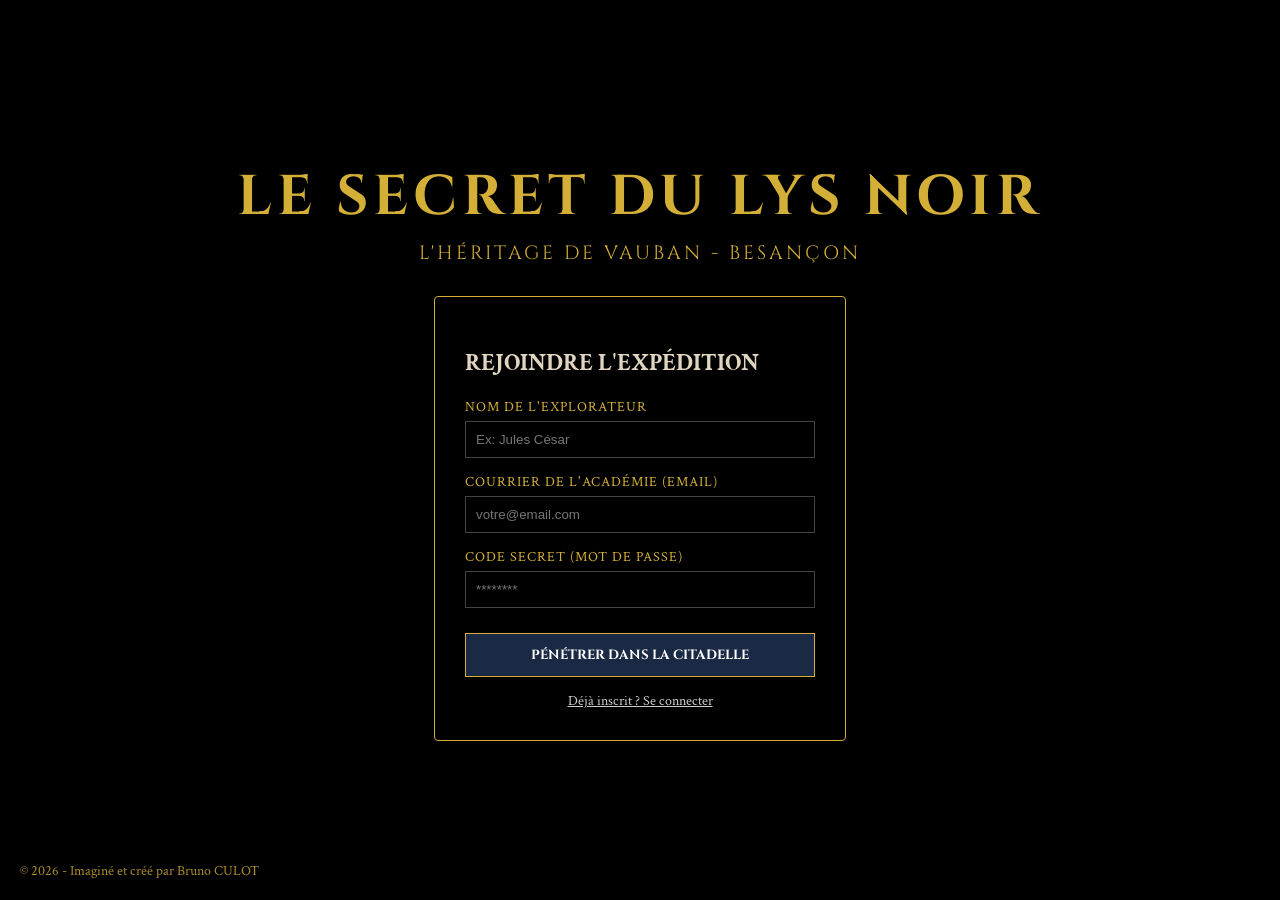
==== index.html @ 9a002091 "Add files via upload" ====
<!DOCTYPE html>
<html lang="fr">
<head>
    <meta charset="UTF-8">
    <meta name="viewport" content="width=device-width, initial-scale=1.0">
    <title>Le Secret du Lys Noir - Accueil</title>
    <link href="https://fonts.googleapis.com/css2?family=Cinzel:wght@400;700&family=Crimson+Text:ital,wght@0,400;0,700;1,400&display=swap" rel="stylesheet">
    <link rel="stylesheet" href="css/style.css">
</head>
<body>
    <div class="bg-accueil"></div>
    <div class="bg-overlay"></div>

    <!-- MODALE PARCHEMIN -->
    <div id="custom-modal" class="modal-overlay">
        <div class="modal-content">
            <div style="display: flex; align-items: center; gap: 20px; width: 100%;">
                <img id="modal-illustration" src="" style="display:none; max-width: 150px; border: 1px solid #3d2b1f; filter: sepia(0.5);">
                <div id="modal-text" style="flex: 1;"></div>
            </div>
            <div id="modal-input-area" style="display:none; margin-top:20px;">
                <input type="text" id="modal-input-field" placeholder="Votre réponse...">
            </div>
            <button id="modal-btn" class="btn-modal">Continuer</button>
        </div>
    </div>

    <div class="container">
        <div class="header-titles">
            <h1>LE SECRET DU LYS NOIR</h1>
            <div class="subtitle">L'HÉRITAGE DE VAUBAN - BESANÇON</div>
        </div>

        <div class="auth-card">
            <h2 id="form-title">REJOINDRE L'EXPÉDITION</h2>
            
            <div id="group-pseudo" class="input-group">
                <label>Nom de l'explorateur</label>
                <input type="text" id="pseudo" placeholder="Ex: Jules César">
            </div>
            
            <div class="input-group">
                <label>Courrier de l'Académie (Email)</label>
                <input type="email" id="email" placeholder="votre@email.com">
            </div>

            <div class="input-group">
                <label>Code secret (Mot de passe)</label>
                <input type="password" id="password" placeholder="********">
            </div>

            <button class="btn-main" id="submit-auth">PÉNÉTRER DANS LA CITADELLE</button>
            <div class="toggle-auth" id="toggle-link">Déjà inscrit ? Se connecter</div>
        </div>
    </div>
    
    <!-- COPYRIGHT EN BAS À GAUCHE -->
    <div class="credits">© 2026 - Imaginé et créé par Bruno CULOT</div>

    <script type="module" src="js/auth.js"></script>
</body>
</html>
---- css/style.css ----
:root {
    --gold: #d4af37;
    --royal-blue: #1a2a44;
    --stone: #e0d5c0;
    --ink: #3d2b1f;
    --glass: rgba(0, 0, 0, 0.4); /* Rendu plus transparent pour la carte */
}

body, html {
    margin: 0; padding: 0; height: 100%;
    font-family: 'Crimson Text', serif;
    background-color: #000; color: var(--stone);
    overflow: hidden;
}

.bg-accueil {
    position: fixed; top: 0; left: 0; width: 100vw; height: 100vh;
    background-image: url('../assets/images/bg_accueil.webp');
    background-size: cover; background-position: center; z-index: 1;
}

/* Filtre noir adouci pour mieux voir l'image de fond */
.bg-overlay {
    position: fixed; top: 0; left: 0; width: 100vw; height: 100vh;
    background: radial-gradient(circle, rgba(0,0,0,0.1) 0%, rgba(0,0,0,0.6) 100%);
    z-index: 2;
}

.container {
    position: relative; z-index: 10;
    display: flex; flex-direction: column; align-items: center;
    justify-content: center; height: 100vh;
}

h1 {
    font-family: 'Cinzel', serif; font-size: 3.5rem; color: var(--gold);
    margin: 0; letter-spacing: 5px; text-align: center;
    text-shadow: 2px 2px 15px rgba(0,0,0,1);
}

.subtitle {
    font-family: 'Cinzel', serif; font-size: 1.2rem; color: var(--gold);
    letter-spacing: 3px; text-align: center; margin-top: 5px;
    text-shadow: 1px 1px 5px rgba(0,0,0,1);
}

.auth-card {
    background: var(--glass); padding: 30px; border: 1px solid var(--gold);
    border-radius: 4px; width: 350px; margin-top: 30px;
    backdrop-filter: blur(5px); box-shadow: 0 0 40px rgba(0,0,0,0.8);
}

.input-group { margin-bottom: 15px; }
label { display: block; margin-bottom: 5px; font-size: 0.85rem; color: var(--gold); text-transform: uppercase; letter-spacing: 1px; }
input { width: 100%; padding: 10px; background: rgba(0,0,0,0.5); border: 1px solid #444; color: white; box-sizing: border-box; }

.btn-main {
    width: 100%; padding: 12px; background: var(--royal-blue); color: white;
    border: 1px solid var(--gold); font-family: 'Cinzel', serif;
    cursor: pointer; transition: 0.3s; margin-top: 10px; font-weight: bold;
}
.btn-main:hover { background: #2a3a54; box-shadow: 0 0 15px var(--gold); }

.toggle-auth { margin-top: 15px; font-size: 0.85rem; color: #ccc; cursor: pointer; text-align: center; text-decoration: underline; }

/* COPYRIGHT BAS GAUCHE */
.credits {
    position: fixed;
    bottom: 20px;
    left: 20px;
    color: var(--gold);
    font-size: 0.85rem;
    z-index: 100;
    opacity: 0.8;
    font-family: 'Crimson Text', serif;
}

/* MODALES PARCHEMIN */
.modal-overlay {
    position: fixed; top: 0; left: 0; width: 100%; height: 100%;
    background: rgba(0,0,0,0.85); display: none; z-index: 1000;
    justify-content: center; align-items: center;
}

.modal-content {
    background: #f4e4bc;
    border: 2px solid #8b5a2b;
    width: 90%; max-width: 500px; padding: 40px;
    box-shadow: 0 0 50px rgba(0,0,0,1);
    text-align: center; color: var(--ink);
}

.btn-modal {
    margin-top: 20px; background: var(--ink); color: #f4e4bc; 
    border: none; padding: 10px 25px; cursor: pointer; font-family: 'Cinzel';
}

/* MODALE OBJET TROUVÉ (Sombre et Or) */
.item-modal-content {
    background: linear-gradient(145deg, #1a1a1a, #000);
    border: 3px solid var(--gold);
    width: 90%;
    max-width: 700px;
    display: flex;
    flex-direction: row;
    padding: 0;
    overflow: hidden;
    box-shadow: 0 0 100px rgba(0, 0, 0, 1);
    animation: modalFadeIn 0.5s ease-out;
}

.item-modal-left {
    flex: 1;
    display: flex;
    align-items: center;
    justify-content: center;
    padding: 30px;
    background: rgba(255,255,255,0.05);
    border-right: 1px solid rgba(212, 175, 55, 0.3);
}

.item-modal-left img {
    max-width: 100%;
    max-height: 200px;
    filter: drop-shadow(0 0 15px var(--gold));
}

.item-modal-right {
    flex: 1.5;
    padding: 40px;
    text-align: left;
    display: flex;
    flex-direction: column;
    justify-content: center;
}

@keyframes modalFadeIn {
    from { opacity: 0; transform: scale(0.8); }
    to { opacity: 1; transform: scale(1); }
}

/* Adaptation mobile pour la modale d'objet */
@media (max-width: 600px) {
    .item-modal-content { flex-direction: column; }
    .item-modal-left { border-right: none; border-bottom: 1px solid var(--gold); }
}

/* --- ZONE DE JEU (GAME UI) --- */

#scene-container {
    position: relative;
    width: 100vw;
    height: 100vh;
    background-size: cover;
    background-position: center;
    display: flex;
    flex-direction: column;
    justify-content: flex-end;
}

#ui-panel {
    background: linear-gradient(to bottom, rgba(0,0,0,0.6), rgba(0,0,0,0.3));
    background-color: rgba(0, 0, 0, 0.45); /* Transparence demandée */
    backdrop-filter: blur(3px);             /* Netteté demandée */
    -webkit-backdrop-filter: blur(3px);
    border-top: 2px solid var(--gold);
    padding: 25px 50px;
    min-height: 160px;
    text-align: center;
    z-index: 10;
}

#description-text {
    font-size: 1.2rem;
    line-height: 1.5;
    margin-bottom: 20px;
    font-style: italic;
    text-shadow: 1px 1px 3px rgba(0,0,0,0.8); /* Aide à la lecture sur fond transparent */
}

#choices-grid {
    display: flex;
    justify-content: center;
    gap: 15px;
    flex-wrap: wrap;
}

#inventory-panel {
    margin-top: 15px;
    font-size: 0.8rem;
    color: var(--gold);
    font-family: 'Cinzel';
    border-top: 1px solid rgba(212,175,55,0.3);
    padding-top: 10px;
}

/* --- AJOUTEZ CECI DANS STYLE.CSS --- */

#top-bar {
    position: absolute;
    top: 0;
    width: 100%;
    background: linear-gradient(to bottom, rgba(0,0,0,0.9), transparent);
    padding: 15px 25px;
    display: flex;
    justify-content: space-between;
    align-items: center;
    box-sizing: border-box;
    z-index: 100;
}

#player-name {
    font-family: 'Cinzel', serif;
    color: var(--gold);
    letter-spacing: 2px;
}

#rotate-device {
    display: none;
    position: fixed;
    top: 0; left: 0; width: 100%; height: 100%;
    background: #000; color: var(--gold);
    z-index: 9999;
    text-align: center;
    justify-content: center; align-items: center;
    font-family: 'Cinzel', serif;
}

/* Style de l'image d'indice dans la modale */
#modal-illustration {
    transition: transform 0.3s ease; /* Animation fluide de 0.3 secondes */
    cursor: zoom-in;               /* Curseur loupe */
    position: relative;
    z-index: 1;
    /* L'image s'agrandit à partir du bord gauche */
    transform-origin: left center; 
    border: 1px solid #3d2b1f;     /* Ton style actuel */
}

/* Effet au survol de la souris */
#modal-illustration:hover {
    transform: scale(3.5);         /* Facteur d'agrandissement (ajustable) */
    z-index: 100;                  /* Passe au-dessus du texte */
    box-shadow: 10px 10px 25px rgba(0,0,0,0.6); /* Ombre portée pour le relief */
}
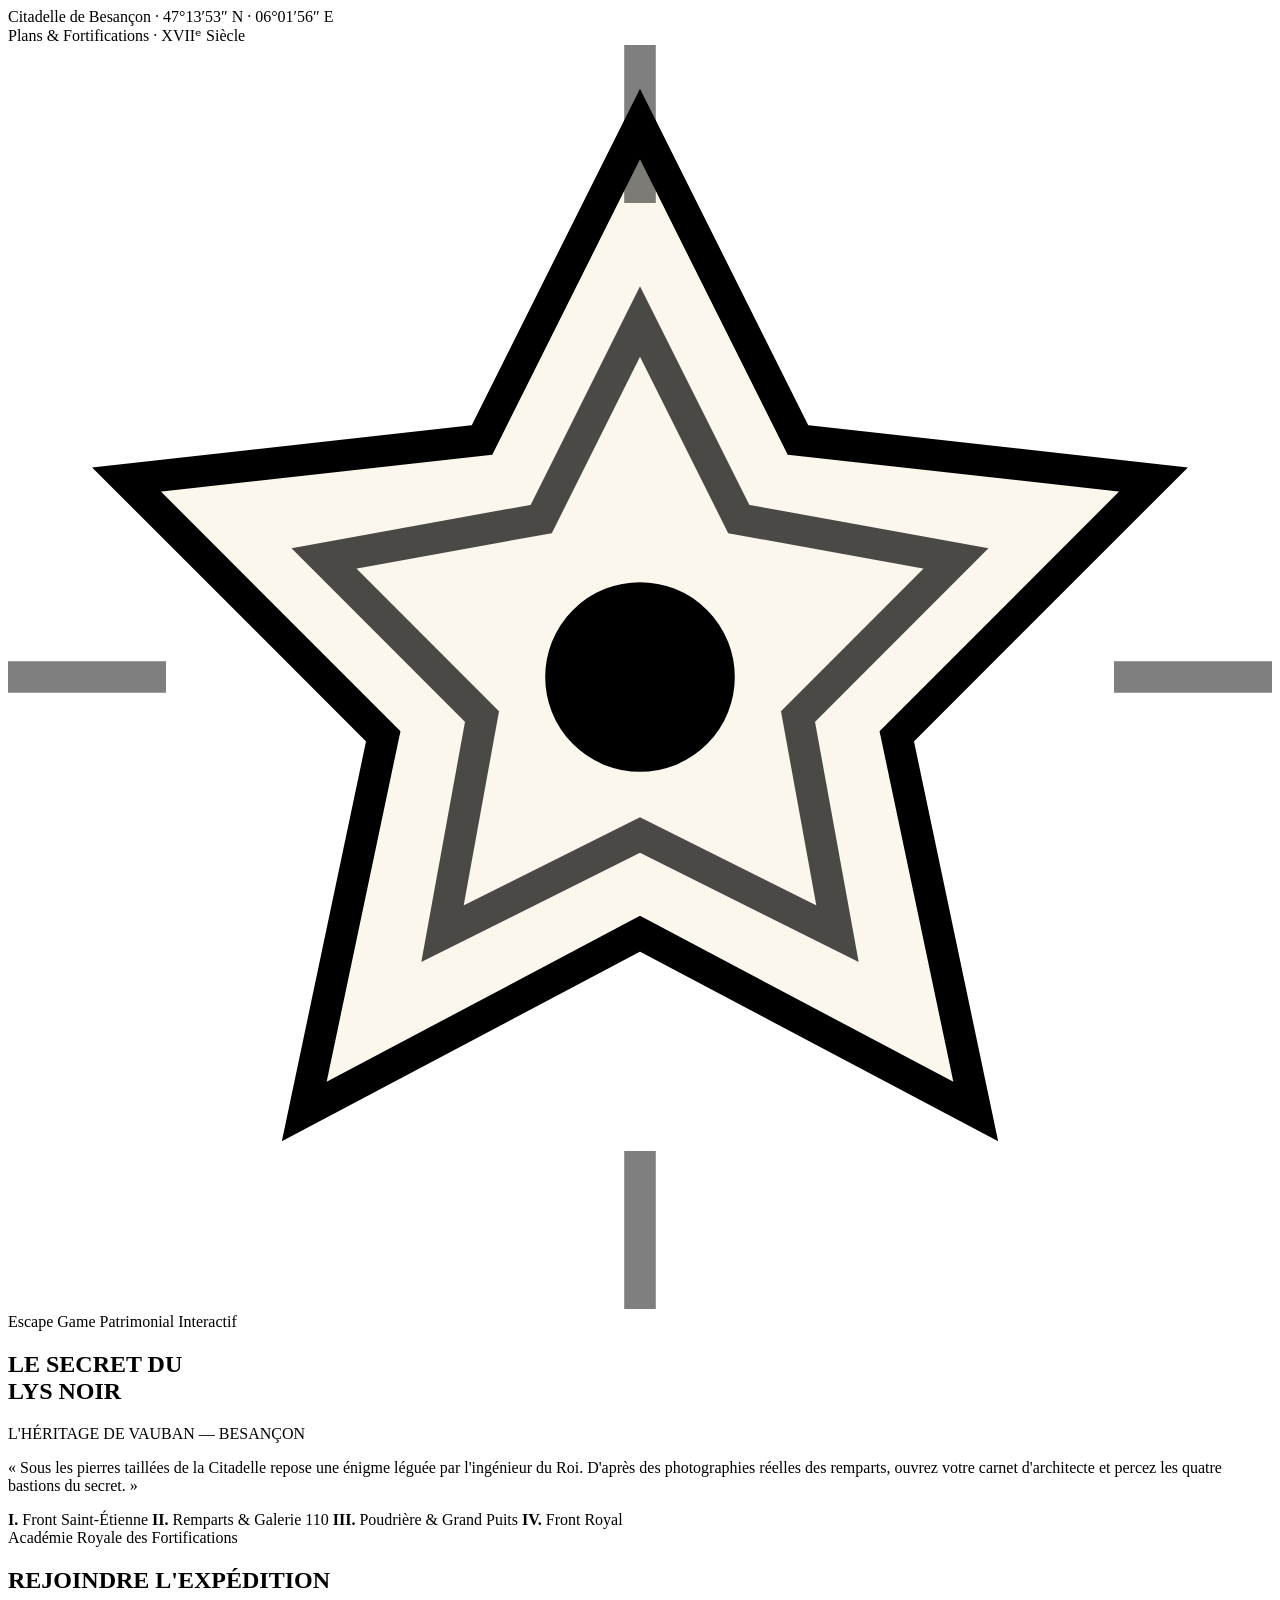
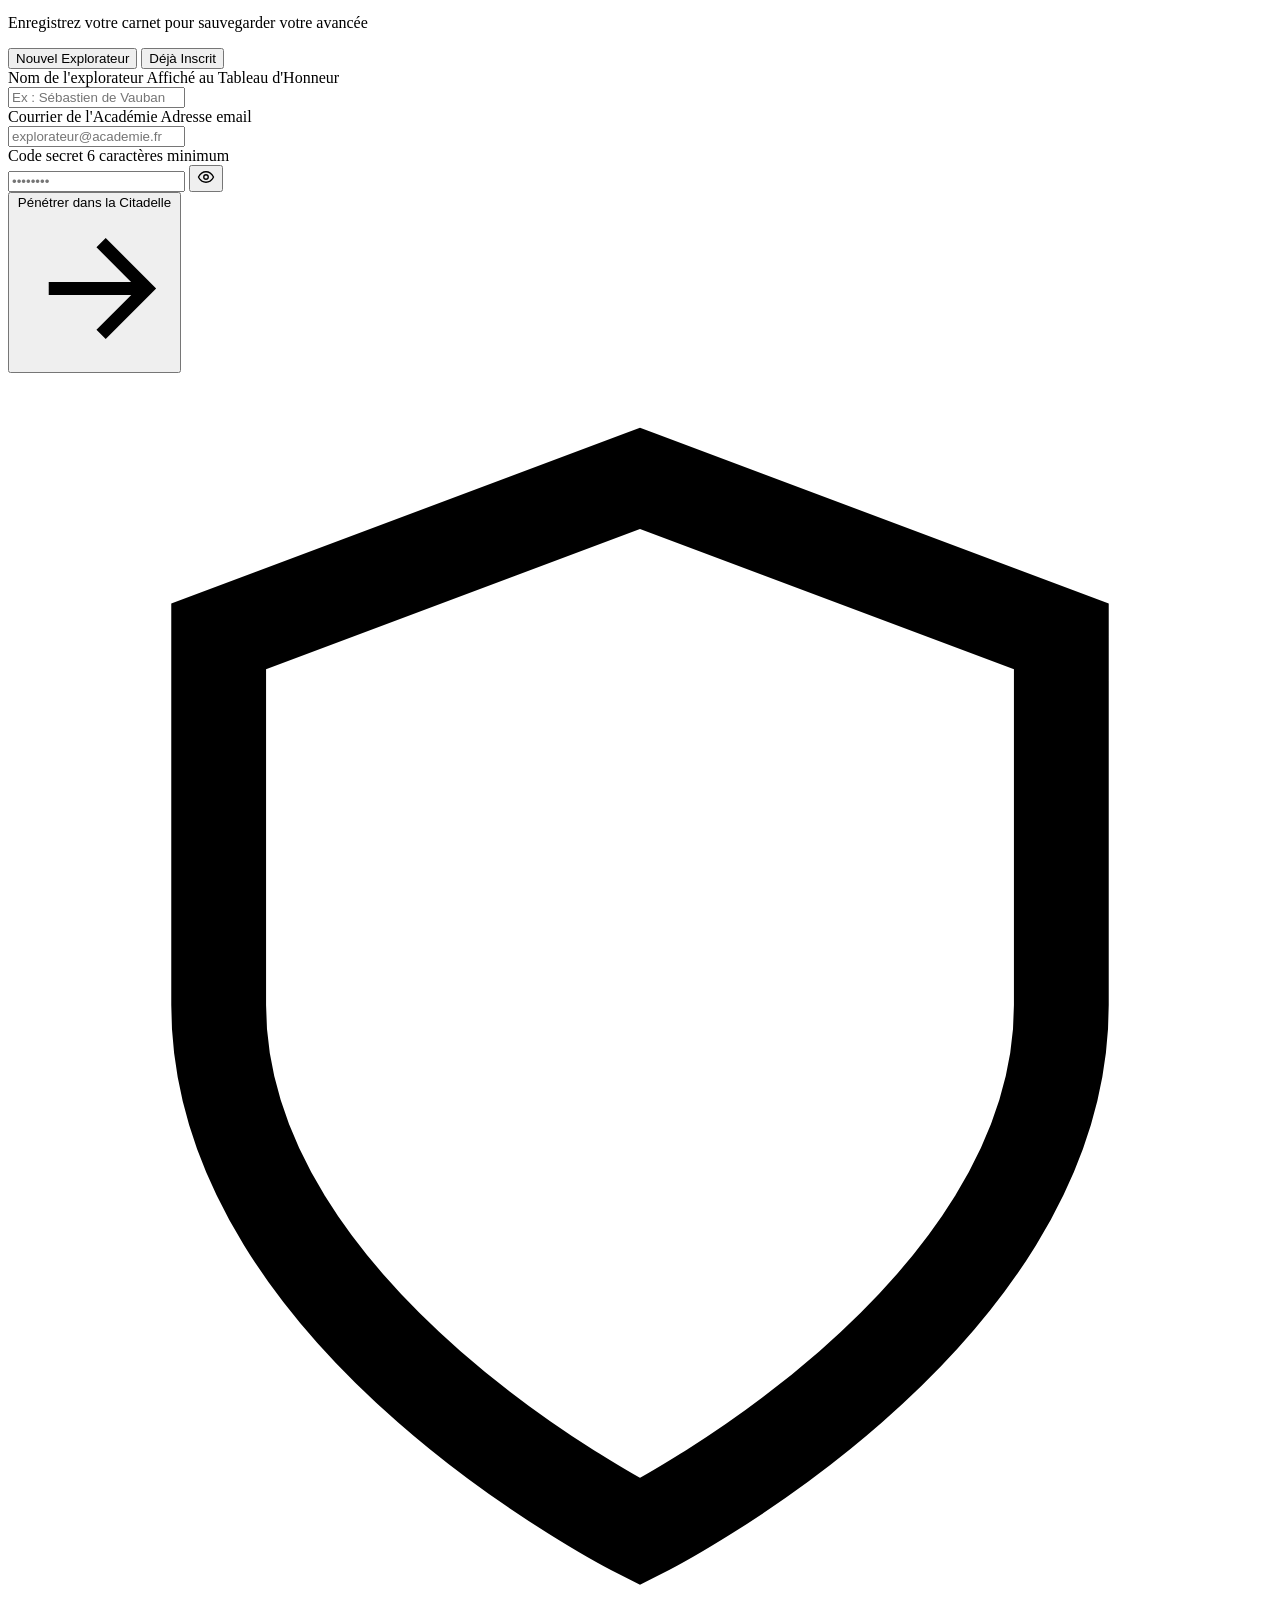
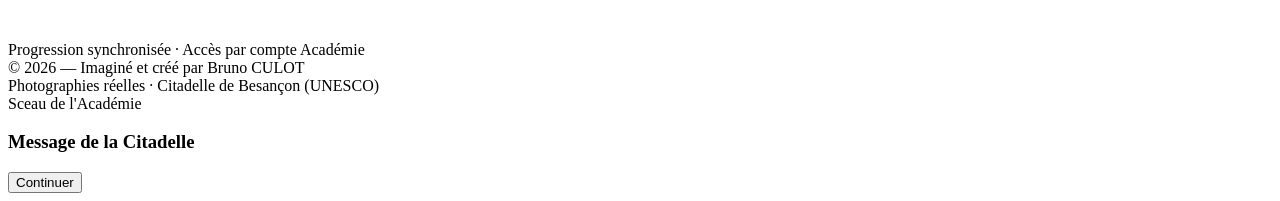
==== commit f438130c: "Add files via upload" ====
--- a/index.html
+++ b/index.html
@@ -1,62 +1,169 @@
 <!DOCTYPE html>
 <html lang="fr">
 <head>
-    <meta charset="UTF-8">
-    <meta name="viewport" content="width=device-width, initial-scale=1.0">
-    <title>Le Secret du Lys Noir - Accueil</title>
-    <link href="https://fonts.googleapis.com/css2?family=Cinzel:wght@400;700&family=Crimson+Text:ital,wght@0,400;0,700;1,400&display=swap" rel="stylesheet">
-    <link rel="stylesheet" href="css/style.css">
+  <meta charset="UTF-8" />
+  <meta name="viewport" content="width=device-width, initial-scale=1.0" />
+  <title>Le Secret du Lys Noir — L'Héritage de Vauban</title>
+  <link rel="icon" href="favicon.ico" />
+  <link rel="preconnect" href="https://fonts.googleapis.com" />
+  <link rel="preconnect" href="https://fonts.gstatic.com" crossorigin />
+  <link href="https://fonts.googleapis.com/css2?family=Cinzel:wght@500;600;700&family=Cormorant+Garamond:ital,wght@0,400;0,600;1,400;1,600&family=DM+Sans:wght@400;500;600;700&display=swap" rel="stylesheet" />
+  <link rel="stylesheet" href="css/theme.css" />
+  <link rel="stylesheet" href="css/auth.css" />
 </head>
-<body>
-    <div class="bg-accueil"></div>
-    <div class="bg-overlay"></div>
+<body class="auth-page">
+  <div class="auth-bg-photo" aria-hidden="true"></div>
+  <div class="auth-bg-wash" aria-hidden="true"></div>
 
-    <!-- MODALE PARCHEMIN -->
-    <div id="custom-modal" class="modal-overlay">
-        <div class="modal-content">
-            <div style="display: flex; align-items: center; gap: 20px; width: 100%;">
-                <img id="modal-illustration" src="" style="display:none; max-width: 150px; border: 1px solid #3d2b1f; filter: sepia(0.5);">
-                <div id="modal-text" style="flex: 1;"></div>
-            </div>
-            <div id="modal-input-area" style="display:none; margin-top:20px;">
-                <input type="text" id="modal-input-field" placeholder="Votre réponse...">
-            </div>
-            <button id="modal-btn" class="btn-modal">Continuer</button>
-        </div>
-    </div>
+  <div class="auth-stage">
+    <!-- Bandeau cartographique supérieur -->
+    <header class="auth-topbar">
+      <div class="auth-coords">
+        <span class="dot"></span>
+        <span>Citadelle de Besançon · 47°13′53″ N · 06°01′56″ E</span>
+      </div>
+      <div class="auth-coords">
+        <span>Plans &amp; Fortifications · XVIIᵉ Siècle</span>
+      </div>
+    </header>
 
-    <div class="container">
-        <div class="header-titles">
-            <h1>LE SECRET DU LYS NOIR</h1>
-            <div class="subtitle">L'HÉRITAGE DE VAUBAN - BESANÇON</div>
+    <!-- Corps principal : Présentation & Carnet d'Accréditation -->
+    <main class="auth-main">
+      <section class="hero-editorial">
+        <div class="hero-emblem-row">
+          <!-- Emblème géométrique : Fortification en étoile de Vauban -->
+          <svg class="bastion-emblem" viewBox="0 0 64 64" fill="none" stroke="currentColor" stroke-width="1.6" aria-hidden="true">
+            <polygon points="32,4 40,20 58,22 45,35 49,54 32,45 15,54 19,35 6,22 24,20" fill="rgba(223,184,107,0.12)" />
+            <polygon points="32,14 37,24 48,26 40,34 42,45 32,40 22,45 24,34 16,26 27,24" stroke-opacity="0.7" />
+            <circle cx="32" cy="32" r="4" fill="currentColor" />
+            <line x1="32" y1="0" x2="32" y2="8" stroke-opacity="0.5" />
+            <line x1="32" y1="56" x2="32" y2="64" stroke-opacity="0.5" />
+            <line x1="0" y1="32" x2="8" y2="32" stroke-opacity="0.5" />
+            <line x1="56" y1="32" x2="64" y2="32" stroke-opacity="0.5" />
+          </svg>
+          <span class="hero-kicker">Escape Game Patrimonial Interactif</span>
         </div>
 
-        <div class="auth-card">
-            <h2 id="form-title">REJOINDRE L'EXPÉDITION</h2>
-            
-            <div id="group-pseudo" class="input-group">
-                <label>Nom de l'explorateur</label>
-                <input type="text" id="pseudo" placeholder="Ex: Jules César">
+        <h1 class="hero-title">LE SECRET DU<br />LYS NOIR</h1>
+        <p class="hero-subtitle">L'HÉRITAGE DE VAUBAN — BESANÇON</p>
+
+        <p class="hero-lead">
+          « Sous les pierres taillées de la Citadelle repose une énigme léguée par l'ingénieur du Roi.
+          D'après des photographies réelles des remparts, ouvrez votre carnet d'architecte et percez les quatre bastions du secret. »
+        </p>
+
+        <div class="hero-zones-preview" aria-label="Les 4 zones de l'expédition">
+          <span class="zone-pill"><strong>I.</strong> Front Saint-Étienne</span>
+          <span class="zone-pill"><strong>II.</strong> Remparts &amp; Galerie 110</span>
+          <span class="zone-pill"><strong>III.</strong> Poudrière &amp; Grand Puits</span>
+          <span class="zone-pill"><strong>IV.</strong> Front Royal</span>
+        </div>
+      </section>
+
+      <!-- Carte Parchemin d'Accréditation (Connexion obligatoire Firebase) -->
+      <section class="accreditation-card parchment-surface folio-frame" aria-labelledby="form-title">
+        <span class="card-corner tl" aria-hidden="true"></span>
+        <span class="card-corner tr" aria-hidden="true"></span>
+        <span class="card-corner bl" aria-hidden="true"></span>
+        <span class="card-corner br" aria-hidden="true"></span>
+
+        <div class="card-stamp-header">
+          <div class="folio-tag">Académie Royale des Fortifications</div>
+          <h2 id="form-title">REJOINDRE L'EXPÉDITION</h2>
+          <p id="form-subtitle">Enregistrez votre carnet pour sauvegarder votre avancée</p>
+        </div>
+
+        <div class="auth-tabs" role="tablist">
+          <button type="button" class="auth-tab is-active" id="tab-register" role="tab" aria-selected="true">
+            Nouvel Explorateur
+          </button>
+          <button type="button" class="auth-tab" id="tab-login" role="tab" aria-selected="false">
+            Déjà Inscrit
+          </button>
+        </div>
+
+        <form id="auth-form" novalidate>
+          <div id="group-pseudo" class="field-group">
+            <label for="pseudo">
+              <span>Nom de l'explorateur</span>
+              <span class="field-hint">Affiché au Tableau d'Honneur</span>
+            </label>
+            <div class="input-wrap">
+              <input type="text" id="pseudo" class="field-input" placeholder="Ex : Sébastien de Vauban" autocomplete="nickname" />
             </div>
-            
-            <div class="input-group">
-                <label>Courrier de l'Académie (Email)</label>
-                <input type="email" id="email" placeholder="votre@email.com">
+          </div>
+
+          <div class="field-group">
+            <label for="email">
+              <span>Courrier de l'Académie</span>
+              <span class="field-hint">Adresse email</span>
+            </label>
+            <div class="input-wrap">
+              <input type="email" id="email" class="field-input" placeholder="explorateur@academie.fr" autocomplete="email" required />
             </div>
+          </div>
 
-            <div class="input-group">
-                <label>Code secret (Mot de passe)</label>
-                <input type="password" id="password" placeholder="********">
+          <div class="field-group">
+            <label for="password">
+              <span>Code secret</span>
+              <span class="field-hint">6 caractères minimum</span>
+            </label>
+            <div class="input-wrap">
+              <input type="password" id="password" class="field-input has-toggle" placeholder="••••••••" autocomplete="current-password" required />
+              <button type="button" class="password-toggle" id="toggle-password" aria-label="Afficher ou masquer le mot de passe">
+                <svg viewBox="0 0 24 24" fill="none" stroke="currentColor" stroke-width="1.8" width="18" height="18">
+                  <path d="M2 12s3.5-7 10-7 10 7 10 7-3.5 7-10 7-10-7-10-7Z" />
+                  <circle cx="12" cy="12" r="3" />
+                </svg>
+              </button>
             </div>
+          </div>
 
-            <button class="btn-main" id="submit-auth">PÉNÉTRER DANS LA CITADELLE</button>
-            <div class="toggle-auth" id="toggle-link">Déjà inscrit ? Se connecter</div>
+          <div id="auth-feedback" class="auth-feedback" role="alert"></div>
+
+          <button type="submit" class="btn-royal submit-btn-full" id="submit-auth">
+            <span>Pénétrer dans la Citadelle</span>
+            <svg viewBox="0 0 24 24" fill="none" stroke="currentColor" stroke-width="2">
+              <path d="M5 12h14M13 5l7 7-7 7" />
+            </svg>
+          </button>
+        </form>
+
+        <div class="auth-footer-note">
+          <svg viewBox="0 0 24 24" fill="none" stroke="currentColor" stroke-width="1.8">
+            <path d="M12 22s8-4 8-10V5l-8-3-8 3v7c0 6 8 10 8 10Z" />
+          </svg>
+          <span>Progression synchronisée · Accès par compte Académie</span>
         </div>
+      </section>
+    </main>
+
+    <!-- Pied de page & crédits de l'auteur -->
+    <footer class="auth-bottombar">
+      <div class="auth-credits">© 2026 — Imaginé et créé par Bruno CULOT</div>
+      <div class="auth-badge-photo">Photographies réelles · Citadelle de Besançon (UNESCO)</div>
+    </footer>
+  </div>
+
+  <!-- Modale parchemin d'accueil -->
+  <div id="custom-modal" class="modal-backdrop" role="dialog" aria-modal="true" aria-labelledby="modal-title-text">
+    <div class="parchment-modal parchment-surface folio-frame">
+      <div class="modal-header-tag">
+        <span id="modal-kicker" class="folio-tag">Sceau de l'Académie</span>
+      </div>
+      <h3 class="modal-title" id="modal-title-text">Message de la Citadelle</h3>
+      <div class="modal-body-row stacked">
+        <div id="modal-thumb-wrap" class="modal-thumb-wrap" style="display:none;">
+          <img id="modal-illustration" src="" alt="Illustration d'archive" />
+        </div>
+        <div id="modal-text" class="modal-prose"></div>
+      </div>
+      <div class="modal-actions">
+        <button type="button" id="modal-btn" class="btn-royal">Continuer</button>
+      </div>
     </div>
-    
-    <!-- COPYRIGHT EN BAS À GAUCHE -->
-    <div class="credits">© 2026 - Imaginé et créé par Bruno CULOT</div>
+  </div>
 
-    <script type="module" src="js/auth.js"></script>
+  <script type="module" src="js/auth.js"></script>
 </body>
-</html>+</html>
